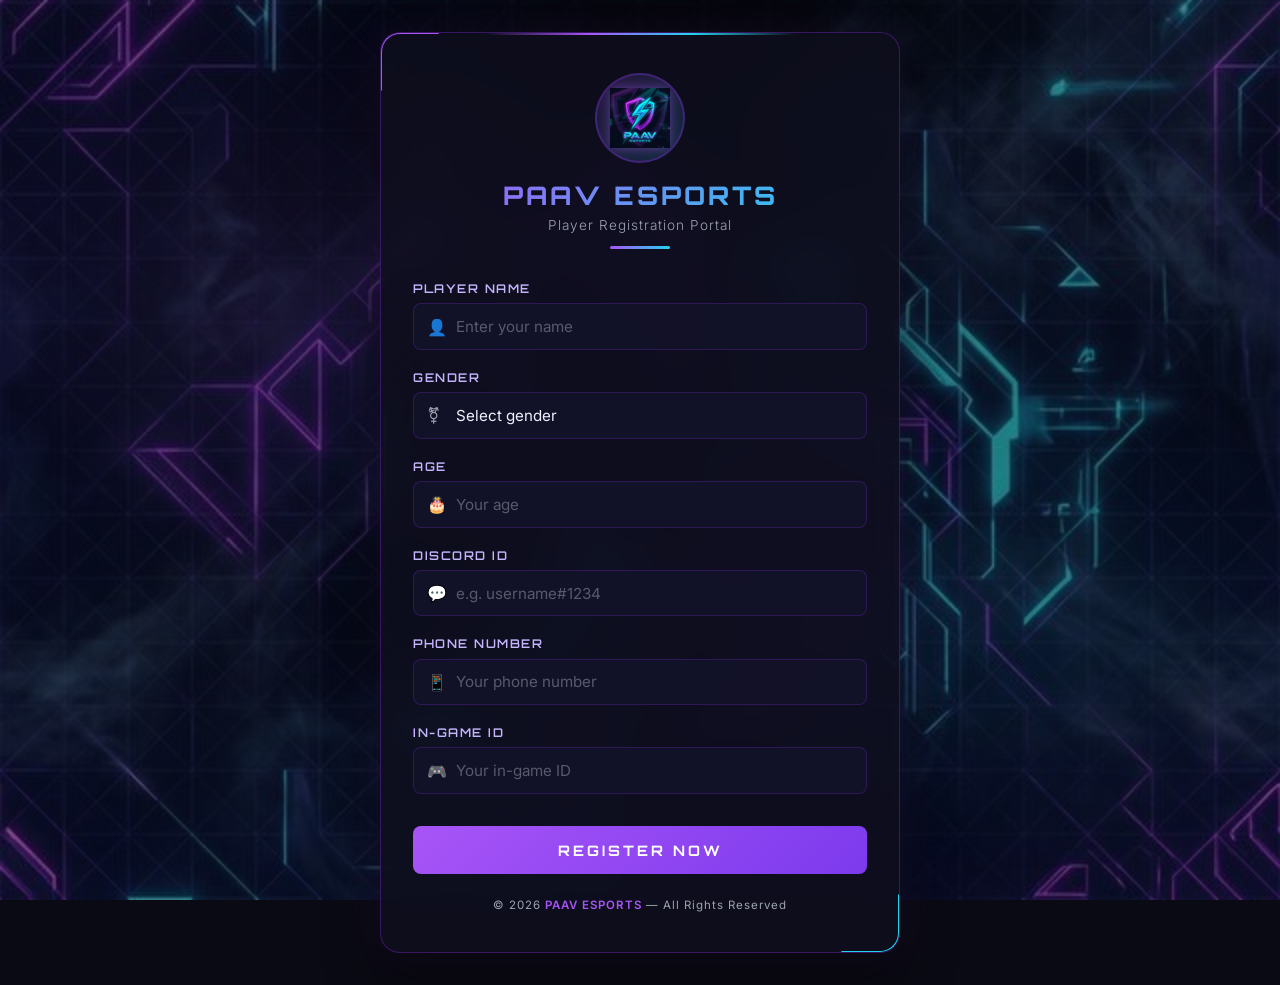
==== index.html @ 48f46d14 "Demo version" ====
<!DOCTYPE html>
<html lang="en">

<head>
    <meta charset="UTF-8">
    <meta name="viewport" content="width=device-width, initial-scale=1.0">
    <title>PAAV Esports — Player Registration</title>
    <meta name="description"
        content="Register as a player for PAAV Esports. Join our competitive gaming community today.">
    <link rel="preconnect" href="https://fonts.googleapis.com">
    <link rel="preconnect" href="https://fonts.gstatic.com" crossorigin>
    <link
        href="https://fonts.googleapis.com/css2?family=Orbitron:wght@400;500;600;700;800;900&family=Inter:wght@300;400;500;600;700&display=swap"
        rel="stylesheet">
    <style>
        /* ── Reset & Base ──────────────────────────────────── */
        *,
        *::before,
        *::after {
            margin: 0;
            padding: 0;
            box-sizing: border-box;
        }

        :root {
            --bg-dark: #0a0a14;
            --bg-card: rgba(15, 15, 30, 0.85);
            --border-glow: rgba(138, 43, 226, 0.35);
            --accent-primary: #a855f7;
            --accent-secondary: #06d6a0;
            --accent-cyan: #22d3ee;
            --text-primary: #f0f0ff;
            --text-muted: #9ca3af;
            --text-label: #c4b5fd;
            --input-bg: rgba(20, 20, 45, 0.7);
            --input-border: rgba(138, 43, 226, 0.25);
            --input-focus: rgba(168, 85, 247, 0.6);
            --danger: #ef4444;
            --success-bg: rgba(6, 214, 160, 0.15);
            --success-border: rgba(6, 214, 160, 0.4);
            --font-display: 'Orbitron', sans-serif;
            --font-body: 'Inter', sans-serif;
            --radius: 12px;
            --radius-sm: 8px;
            --transition: 0.3s cubic-bezier(0.4, 0, 0.2, 1);
        }

        html {
            scroll-behavior: smooth;
        }

        body {
            font-family: var(--font-body);
            background: var(--bg-dark);
            color: var(--text-primary);
            min-height: 100vh;
            display: flex;
            align-items: center;
            justify-content: center;
            overflow-x: hidden;
            position: relative;
        }

        /* ── Animated Background ───────────────────────────── */
        body::before {
            content: '';
            position: fixed;
            inset: 0;
            background:
                url('assets/bg.png') center/cover no-repeat,
                linear-gradient(135deg, #0a0a14 0%, #1a0a2e 50%, #0a0a14 100%);
            opacity: 0.5;
            z-index: 0;
        }

        body::after {
            content: '';
            position: fixed;
            inset: 0;
            background:
                radial-gradient(ellipse 600px 400px at 20% 30%, rgba(168, 85, 247, 0.08) 0%, transparent 70%),
                radial-gradient(ellipse 500px 350px at 80% 70%, rgba(34, 211, 238, 0.06) 0%, transparent 70%);
            z-index: 0;
            animation: bgPulse 8s ease-in-out infinite alternate;
        }

        @keyframes bgPulse {
            0% {
                opacity: 0.6;
            }

            100% {
                opacity: 1;
            }
        }

        /* ── Floating Particles ────────────────────────────── */
        .particles {
            position: fixed;
            inset: 0;
            z-index: 0;
            overflow: hidden;
            pointer-events: none;
        }

        .particle {
            position: absolute;
            width: 3px;
            height: 3px;
            background: var(--accent-primary);
            border-radius: 50%;
            opacity: 0;
            animation: float linear infinite;
        }

        .particle:nth-child(1) {
            left: 10%;
            animation-duration: 14s;
            animation-delay: 0s;
        }

        .particle:nth-child(2) {
            left: 25%;
            animation-duration: 18s;
            animation-delay: 2s;
            background: var(--accent-cyan);
        }

        .particle:nth-child(3) {
            left: 40%;
            animation-duration: 12s;
            animation-delay: 4s;
        }

        .particle:nth-child(4) {
            left: 55%;
            animation-duration: 20s;
            animation-delay: 1s;
            background: var(--accent-secondary);
        }

        .particle:nth-child(5) {
            left: 70%;
            animation-duration: 16s;
            animation-delay: 3s;
        }

        .particle:nth-child(6) {
            left: 85%;
            animation-duration: 15s;
            animation-delay: 5s;
            background: var(--accent-cyan);
        }

        .particle:nth-child(7) {
            left: 15%;
            animation-duration: 22s;
            animation-delay: 6s;
        }

        .particle:nth-child(8) {
            left: 50%;
            animation-duration: 13s;
            animation-delay: 0.5s;
            background: var(--accent-secondary);
        }

        .particle:nth-child(9) {
            left: 65%;
            animation-duration: 17s;
            animation-delay: 3.5s;
        }

        .particle:nth-child(10) {
            left: 90%;
            animation-duration: 19s;
            animation-delay: 1.5s;
            background: var(--accent-cyan);
        }

        @keyframes float {
            0% {
                transform: translateY(100vh) scale(0);
                opacity: 0;
            }

            10% {
                opacity: 0.6;
            }

            90% {
                opacity: 0.6;
            }

            100% {
                transform: translateY(-10vh) scale(1.2);
                opacity: 0;
            }
        }

        /* ── Main Container ────────────────────────────────── */
        .main-container {
            position: relative;
            z-index: 1;
            width: 100%;
            max-width: 520px;
            margin: 2rem 1rem;
            animation: slideUp 0.8s ease-out;
        }

        @keyframes slideUp {
            from {
                opacity: 0;
                transform: translateY(40px);
            }

            to {
                opacity: 1;
                transform: translateY(0);
            }
        }

        /* ── Card ──────────────────────────────────────────── */
        .card {
            background: var(--bg-card);
            backdrop-filter: blur(24px);
            -webkit-backdrop-filter: blur(24px);
            border: 1px solid var(--border-glow);
            border-radius: 20px;
            padding: 2.5rem 2rem;
            position: relative;
            overflow: hidden;
            box-shadow:
                0 0 40px rgba(168, 85, 247, 0.08),
                0 25px 50px rgba(0, 0, 0, 0.5);
        }

        /* corner accents */
        .card::before,
        .card::after {
            content: '';
            position: absolute;
            width: 60px;
            height: 60px;
            border: 2px solid transparent;
            pointer-events: none;
            transition: var(--transition);
        }

        .card::before {
            top: -1px;
            left: -1px;
            border-top-color: var(--accent-primary);
            border-left-color: var(--accent-primary);
            border-radius: 20px 0 0 0;
        }

        .card::after {
            bottom: -1px;
            right: -1px;
            border-bottom-color: var(--accent-cyan);
            border-right-color: var(--accent-cyan);
            border-radius: 0 0 20px 0;
        }

        .card:hover::before,
        .card:hover::after {
            width: 90px;
            height: 90px;
        }

        /* top glow bar */
        .glow-bar {
            position: absolute;
            top: 0;
            left: 50%;
            transform: translateX(-50%);
            width: 60%;
            height: 2px;
            background: linear-gradient(90deg, transparent, var(--accent-primary), var(--accent-cyan), transparent);
            border-radius: 2px;
        }

        /* ── Logo & Header ─────────────────────────────────── */
        .header {
            text-align: center;
            margin-bottom: 2rem;
        }

        .logo-wrapper {
            width: 90px;
            height: 90px;
            margin: 0 auto 1rem;
            border-radius: 50%;
            background: linear-gradient(135deg, rgba(168, 85, 247, 0.15), rgba(34, 211, 238, 0.15));
            border: 2px solid var(--border-glow);
            display: flex;
            align-items: center;
            justify-content: center;
            overflow: hidden;
            animation: logoPulse 3s ease-in-out infinite;
        }

        @keyframes logoPulse {

            0%,
            100% {
                box-shadow: 0 0 15px rgba(168, 85, 247, 0.2);
            }

            50% {
                box-shadow: 0 0 30px rgba(168, 85, 247, 0.4), 0 0 60px rgba(34, 211, 238, 0.1);
            }
        }

        .logo-wrapper img {
            width: 60px;
            height: 60px;
            object-fit: contain;
            filter: drop-shadow(0 0 6px rgba(168, 85, 247, 0.5));
        }

        .header h1 {
            font-family: var(--font-display);
            font-weight: 800;
            font-size: 1.6rem;
            letter-spacing: 3px;
            background: linear-gradient(135deg, var(--accent-primary), var(--accent-cyan));
            -webkit-background-clip: text;
            -webkit-text-fill-color: transparent;
            background-clip: text;
            margin-bottom: 0.4rem;
        }

        .header p {
            font-size: 0.85rem;
            color: var(--text-muted);
            letter-spacing: 1px;
            font-weight: 300;
        }

        .header .divider {
            width: 60px;
            height: 3px;
            margin: 0.8rem auto 0;
            background: linear-gradient(90deg, var(--accent-primary), var(--accent-cyan));
            border-radius: 3px;
        }

        /* ── Form Fields ───────────────────────────────────── */
        .form-group {
            margin-bottom: 1.25rem;
            position: relative;
            animation: fieldFade 0.6s ease-out backwards;
        }

        .form-group:nth-child(1) {
            animation-delay: 0.1s;
        }

        .form-group:nth-child(2) {
            animation-delay: 0.15s;
        }

        .form-group:nth-child(3) {
            animation-delay: 0.2s;
        }

        .form-group:nth-child(4) {
            animation-delay: 0.25s;
        }

        .form-group:nth-child(5) {
            animation-delay: 0.3s;
        }

        .form-group:nth-child(6) {
            animation-delay: 0.35s;
        }

        @keyframes fieldFade {
            from {
                opacity: 0;
                transform: translateX(-15px);
            }

            to {
                opacity: 1;
                transform: translateX(0);
            }
        }

        .form-group label {
            display: block;
            font-size: 0.75rem;
            font-weight: 600;
            color: var(--text-label);
            text-transform: uppercase;
            letter-spacing: 1.5px;
            margin-bottom: 0.45rem;
            font-family: var(--font-display);
        }

        .input-wrapper {
            position: relative;
        }

        .input-wrapper .icon {
            position: absolute;
            left: 14px;
            top: 50%;
            transform: translateY(-50%);
            font-size: 1rem;
            color: var(--text-muted);
            transition: color var(--transition);
            pointer-events: none;
        }

        .form-group input,
        .form-group select {
            width: 100%;
            padding: 0.8rem 0.9rem 0.8rem 2.65rem;
            background: var(--input-bg);
            border: 1px solid var(--input-border);
            border-radius: var(--radius-sm);
            color: var(--text-primary);
            font-family: var(--font-body);
            font-size: 0.95rem;
            font-weight: 400;
            transition: var(--transition);
            outline: none;
        }

        .form-group input::placeholder {
            color: rgba(156, 163, 175, 0.5);
        }

        .form-group input:focus,
        .form-group select:focus {
            border-color: var(--input-focus);
            box-shadow: 0 0 0 3px rgba(168, 85, 247, 0.15), 0 0 20px rgba(168, 85, 247, 0.08);
        }

        .form-group input:focus~.icon,
        .form-group select:focus~.icon {
            color: var(--accent-primary);
        }

        /* select specific */
        .form-group select {
            appearance: none;
            cursor: pointer;
        }

        .form-group select option {
            background: #1a1a30;
            color: var(--text-primary);
        }

        /* ── Submit Button ─────────────────────────────────── */
        .submit-btn {
            width: 100%;
            padding: 0.95rem;
            margin-top: 0.75rem;
            border: none;
            border-radius: var(--radius-sm);
            font-family: var(--font-display);
            font-size: 0.9rem;
            font-weight: 700;
            letter-spacing: 3px;
            text-transform: uppercase;
            color: #fff;
            background: linear-gradient(135deg, var(--accent-primary), #7c3aed, var(--accent-cyan));
            background-size: 200% 200%;
            cursor: pointer;
            position: relative;
            overflow: hidden;
            transition: var(--transition);
            animation: gradientShift 4s ease infinite;
        }

        @keyframes gradientShift {

            0%,
            100% {
                background-position: 0% 50%;
            }

            50% {
                background-position: 100% 50%;
            }
        }

        .submit-btn::before {
            content: '';
            position: absolute;
            inset: 0;
            background: linear-gradient(135deg, transparent 30%, rgba(255, 255, 255, 0.15) 50%, transparent 70%);
            transform: translateX(-100%);
            transition: transform 0.6s ease;
        }

        .submit-btn:hover::before {
            transform: translateX(100%);
        }

        .submit-btn:hover {
            transform: translateY(-2px);
            box-shadow: 0 8px 30px rgba(168, 85, 247, 0.35), 0 0 60px rgba(168, 85, 247, 0.1);
        }

        .submit-btn:active {
            transform: translateY(0) scale(0.98);
        }

        .submit-btn:disabled {
            opacity: 0.6;
            cursor: not-allowed;
            transform: none;
        }

        .submit-btn .btn-text {
            position: relative;
            z-index: 1;
        }

        /* ── Loading Spinner ───────────────────────────────── */
        .spinner {
            display: none;
            width: 20px;
            height: 20px;
            border: 3px solid rgba(255, 255, 255, 0.3);
            border-top-color: #fff;
            border-radius: 50%;
            animation: spin 0.7s linear infinite;
            margin: 0 auto;
        }

        @keyframes spin {
            to {
                transform: rotate(360deg);
            }
        }

        .submit-btn.loading .btn-text {
            display: none;
        }

        .submit-btn.loading .spinner {
            display: inline-block;
        }

        /* ── Success / Error Message ───────────────────────── */
        .message {
            margin-top: 1.25rem;
            padding: 1rem 1.25rem;
            border-radius: var(--radius-sm);
            font-size: 0.85rem;
            font-weight: 500;
            text-align: center;
            display: none;
            animation: msgPop 0.4s ease;
        }

        @keyframes msgPop {
            from {
                opacity: 0;
                transform: scale(0.95);
            }

            to {
                opacity: 1;
                transform: scale(1);
            }
        }

        .message.success {
            display: block;
            background: var(--success-bg);
            border: 1px solid var(--success-border);
            color: var(--accent-secondary);
        }

        .message.error {
            display: block;
            background: rgba(239, 68, 68, 0.1);
            border: 1px solid rgba(239, 68, 68, 0.3);
            color: var(--danger);
        }

        .message .msg-icon {
            font-size: 1.4rem;
            display: block;
            margin-bottom: 0.3rem;
        }

        /* ── Footer ────────────────────────────────────────── */
        .footer {
            text-align: center;
            margin-top: 1.5rem;
            font-size: 0.72rem;
            color: var(--text-muted);
            letter-spacing: 1px;
        }

        .footer span {
            color: var(--accent-primary);
            font-weight: 600;
        }

        /* ── Responsive ────────────────────────────────────── */
        @media (max-width: 560px) {
            .card {
                padding: 2rem 1.25rem;
            }

            .header h1 {
                font-size: 1.3rem;
                letter-spacing: 2px;
            }

            .logo-wrapper {
                width: 72px;
                height: 72px;
            }

            .logo-wrapper img {
                width: 48px;
                height: 48px;
            }
        }

        /* ── Validation styles ─────────────────────────────── */
        .form-group input:invalid:not(:placeholder-shown) {
            border-color: var(--danger);
        }

        .form-group input:valid:not(:placeholder-shown) {
            border-color: rgba(6, 214, 160, 0.4);
        }
    </style>
</head>

<body>

    <!-- Floating Particles -->
    <div class="particles">
        <div class="particle"></div>
        <div class="particle"></div>
        <div class="particle"></div>
        <div class="particle"></div>
        <div class="particle"></div>
        <div class="particle"></div>
        <div class="particle"></div>
        <div class="particle"></div>
        <div class="particle"></div>
        <div class="particle"></div>
    </div>

    <!-- Main Container -->
    <div class="main-container">
        <div class="card">
            <div class="glow-bar"></div>

            <!-- Header -->
            <div class="header">
                <div class="logo-wrapper">
                    <img src="assets/logo.png" alt="PAAV Esports Logo" id="logo-img">
                </div>
                <h1>PAAV ESPORTS</h1>
                <p>Player Registration Portal</p>
                <div class="divider"></div>
            </div>

            <!-- Form -->
            <form name="paav" id="registration-form" autocomplete="off">

                <!-- Name -->
                <div class="form-group">
                    <label for="field-name">Player Name</label>
                    <div class="input-wrapper">
                        <input type="text" id="field-name" name="name" placeholder="Enter your name" required
                            minlength="2">
                        <span class="icon">👤</span>
                    </div>
                </div>

                <!-- Gender -->
                <div class="form-group">
                    <label for="field-gender">Gender</label>
                    <div class="input-wrapper">
                        <select id="field-gender" name="gender" required>
                            <option value="" disabled selected>Select gender</option>
                            <option value="Male">Male</option>
                            <option value="Female">Female</option>
                            <option value="Other">Other</option>
                            <option value="Prefer not to say">Prefer not to say</option>
                        </select>
                        <span class="icon">⚧</span>
                    </div>
                </div>

                <!-- Age -->
                <div class="form-group">
                    <label for="field-age">Age</label>
                    <div class="input-wrapper">
                        <input type="number" id="field-age" name="age" placeholder="Your age" required min="13"
                            max="99">
                        <span class="icon">🎂</span>
                    </div>
                </div>

                <!-- Discord -->
                <div class="form-group">
                    <label for="field-discord">Discord ID</label>
                    <div class="input-wrapper">
                        <input type="text" id="field-discord" name="discord" placeholder="e.g. username#1234" required>
                        <span class="icon">💬</span>
                    </div>
                </div>

                <!-- Phone -->
                <div class="form-group">
                    <label for="field-phone">Phone Number</label>
                    <div class="input-wrapper">
                        <input type="tel" id="field-phone" name="phone" placeholder="Your phone number" required
                            pattern="[0-9]{10,15}">
                        <span class="icon">📱</span>
                    </div>
                </div>

                <!-- Game ID -->
                <div class="form-group">
                    <label for="field-gameid">In-Game ID</label>
                    <div class="input-wrapper">
                        <input type="text" id="field-gameid" name="gameid" placeholder="Your in-game ID" required>
                        <span class="icon">🎮</span>
                    </div>
                </div>

                <!-- Submit Button -->
                <button type="submit" class="submit-btn" id="submit-btn">
                    <span class="btn-text">REGISTER NOW</span>
                    <div class="spinner"></div>
                </button>

                <!-- Message -->
                <div class="message" id="form-message"></div>
            </form>

            <!-- Footer -->
            <div class="footer">
                &copy; 2026 <span>PAAV ESPORTS</span> — All Rights Reserved
            </div>
        </div>
    </div>

    <script>
        const scriptURL = 'https://script.google.com/macros/s/AKfycbyZ5Ib2bmYLuAC6oBb111vb1pjab6MSkWGgxMShIS8Nf5tbrd5G9qOuYkbjbUZfizfp/exec';

        const form = document.getElementById('registration-form');
        const submitBtn = document.getElementById('submit-btn');
        const msgBox = document.getElementById('form-message');

        form.addEventListener('submit', async (e) => {
            e.preventDefault();

            // Disable & show loading
            submitBtn.classList.add('loading');
            submitBtn.disabled = true;
            msgBox.className = 'message';   // reset

            try {
                const response = await fetch(scriptURL, {
                    method: 'POST',
                    body: new FormData(form)
                });

                // Show success
                msgBox.innerHTML = '<span class="msg-icon">🎉</span>Registration successful! Welcome aboard, soldier. We\'ll contact you soon.';
                msgBox.className = 'message success';

                // Reset form after a short delay
                setTimeout(() => {
                    form.reset();
                }, 1500);

            } catch (error) {
                msgBox.innerHTML = '<span class="msg-icon">⚠️</span>Something went wrong. Please try again later.';
                msgBox.className = 'message error';
            } finally {
                submitBtn.classList.remove('loading');
                submitBtn.disabled = false;
            }
        });

        // Subtle parallax on card when mouse moves
        const card = document.querySelector('.card');
        document.addEventListener('mousemove', (e) => {
            const xAxis = (window.innerWidth / 2 - e.pageX) / 80;
            const yAxis = (window.innerHeight / 2 - e.pageY) / 80;
            card.style.transform = `rotateY(${xAxis}deg) rotateX(${yAxis}deg)`;
        });

        document.addEventListener('mouseleave', () => {
            card.style.transform = 'rotateY(0) rotateX(0)';
        });
    </script>
</body>

</html>
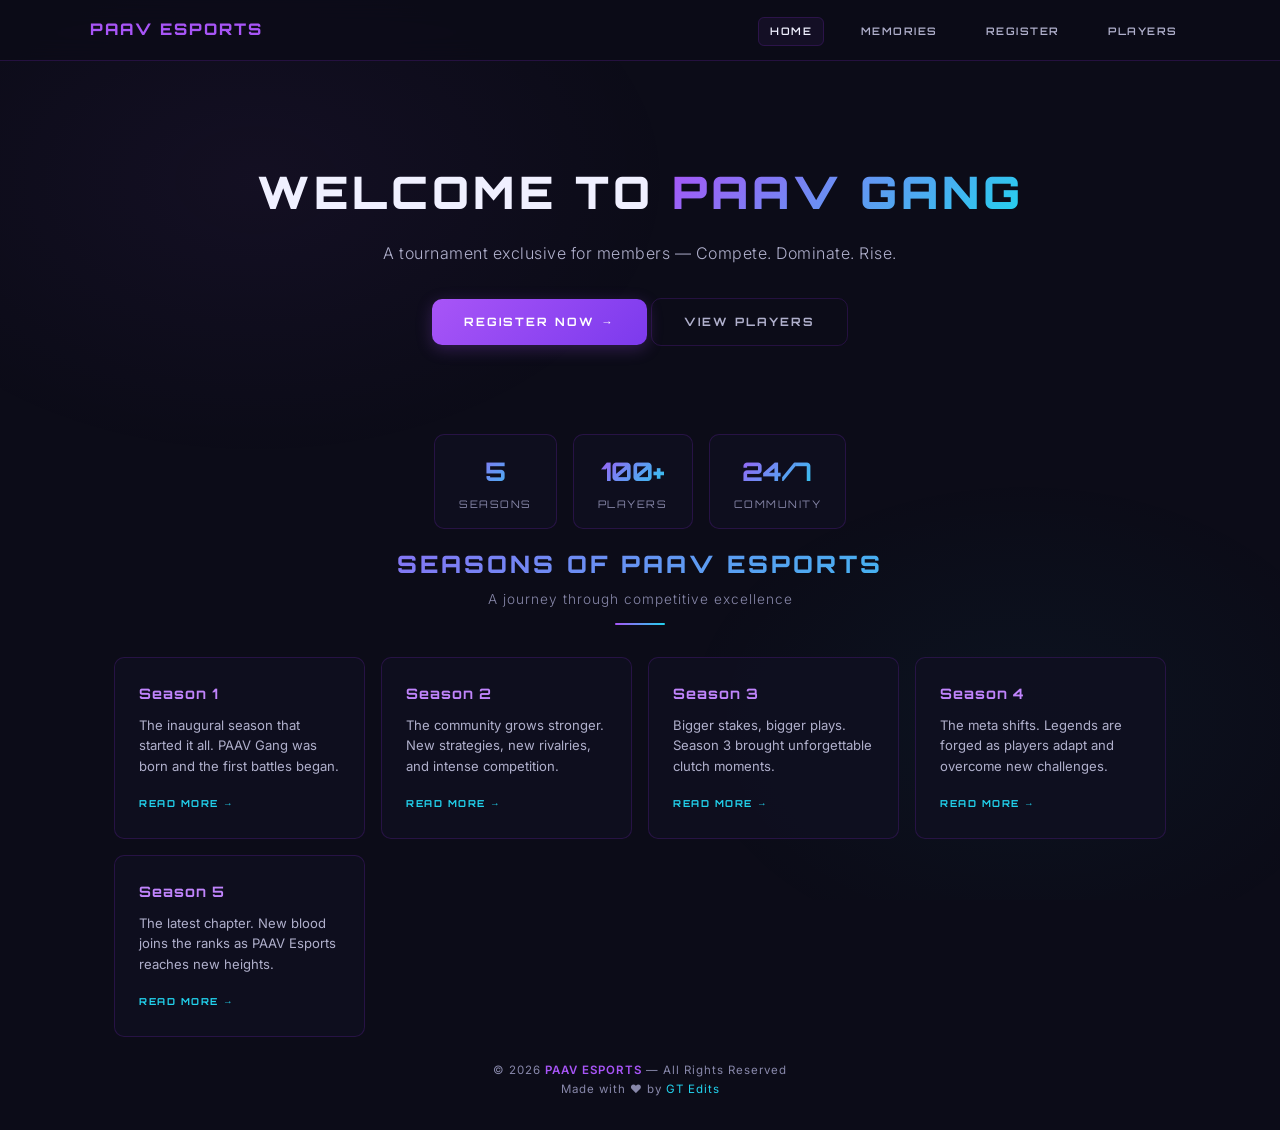
==== commit 67b66fe8: "Added home page , memories page and player registered page." ====
--- a/index.html
+++ b/index.html
@@ -4,808 +4,107 @@
 <head>
     <meta charset="UTF-8">
     <meta name="viewport" content="width=device-width, initial-scale=1.0">
-    <title>PAAV Esports — Player Registration</title>
-    <meta name="description"
-        content="Register as a player for PAAV Esports. Join our competitive gaming community today.">
+    <title>PAAV Esports — Home</title>
+    <meta name="description" content="Welcome to PAAV Esports. An exclusive gaming community and tournament hub for members.">
     <link rel="preconnect" href="https://fonts.googleapis.com">
     <link rel="preconnect" href="https://fonts.gstatic.com" crossorigin>
-    <link
-        href="https://fonts.googleapis.com/css2?family=Orbitron:wght@400;500;600;700;800;900&family=Inter:wght@300;400;500;600;700&display=swap"
-        rel="stylesheet">
-    <style>
-        /* ── Reset & Base ──────────────────────────────────── */
-        *,
-        *::before,
-        *::after {
-            margin: 0;
-            padding: 0;
-            box-sizing: border-box;
-        }
-
-        :root {
-            --bg-dark: #0a0a14;
-            --bg-card: rgba(15, 15, 30, 0.85);
-            --border-glow: rgba(138, 43, 226, 0.35);
-            --accent-primary: #a855f7;
-            --accent-secondary: #06d6a0;
-            --accent-cyan: #22d3ee;
-            --text-primary: #f0f0ff;
-            --text-muted: #9ca3af;
-            --text-label: #c4b5fd;
-            --input-bg: rgba(20, 20, 45, 0.7);
-            --input-border: rgba(138, 43, 226, 0.25);
-            --input-focus: rgba(168, 85, 247, 0.6);
-            --danger: #ef4444;
-            --success-bg: rgba(6, 214, 160, 0.15);
-            --success-border: rgba(6, 214, 160, 0.4);
-            --font-display: 'Orbitron', sans-serif;
-            --font-body: 'Inter', sans-serif;
-            --radius: 12px;
-            --radius-sm: 8px;
-            --transition: 0.3s cubic-bezier(0.4, 0, 0.2, 1);
-        }
-
-        html {
-            scroll-behavior: smooth;
-        }
-
-        body {
-            font-family: var(--font-body);
-            background: var(--bg-dark);
-            color: var(--text-primary);
-            min-height: 100vh;
-            display: flex;
-            align-items: center;
-            justify-content: center;
-            overflow-x: hidden;
-            position: relative;
-        }
-
-        /* ── Animated Background ───────────────────────────── */
-        body::before {
-            content: '';
-            position: fixed;
-            inset: 0;
-            background:
-                url('assets/bg.png') center/cover no-repeat,
-                linear-gradient(135deg, #0a0a14 0%, #1a0a2e 50%, #0a0a14 100%);
-            opacity: 0.5;
-            z-index: 0;
-        }
-
-        body::after {
-            content: '';
-            position: fixed;
-            inset: 0;
-            background:
-                radial-gradient(ellipse 600px 400px at 20% 30%, rgba(168, 85, 247, 0.08) 0%, transparent 70%),
-                radial-gradient(ellipse 500px 350px at 80% 70%, rgba(34, 211, 238, 0.06) 0%, transparent 70%);
-            z-index: 0;
-            animation: bgPulse 8s ease-in-out infinite alternate;
-        }
-
-        @keyframes bgPulse {
-            0% {
-                opacity: 0.6;
-            }
-
-            100% {
-                opacity: 1;
-            }
-        }
-
-        /* ── Floating Particles ────────────────────────────── */
-        .particles {
-            position: fixed;
-            inset: 0;
-            z-index: 0;
-            overflow: hidden;
-            pointer-events: none;
-        }
-
-        .particle {
-            position: absolute;
-            width: 3px;
-            height: 3px;
-            background: var(--accent-primary);
-            border-radius: 50%;
-            opacity: 0;
-            animation: float linear infinite;
-        }
-
-        .particle:nth-child(1) {
-            left: 10%;
-            animation-duration: 14s;
-            animation-delay: 0s;
-        }
-
-        .particle:nth-child(2) {
-            left: 25%;
-            animation-duration: 18s;
-            animation-delay: 2s;
-            background: var(--accent-cyan);
-        }
-
-        .particle:nth-child(3) {
-            left: 40%;
-            animation-duration: 12s;
-            animation-delay: 4s;
-        }
-
-        .particle:nth-child(4) {
-            left: 55%;
-            animation-duration: 20s;
-            animation-delay: 1s;
-            background: var(--accent-secondary);
-        }
-
-        .particle:nth-child(5) {
-            left: 70%;
-            animation-duration: 16s;
-            animation-delay: 3s;
-        }
-
-        .particle:nth-child(6) {
-            left: 85%;
-            animation-duration: 15s;
-            animation-delay: 5s;
-            background: var(--accent-cyan);
-        }
-
-        .particle:nth-child(7) {
-            left: 15%;
-            animation-duration: 22s;
-            animation-delay: 6s;
-        }
-
-        .particle:nth-child(8) {
-            left: 50%;
-            animation-duration: 13s;
-            animation-delay: 0.5s;
-            background: var(--accent-secondary);
-        }
-
-        .particle:nth-child(9) {
-            left: 65%;
-            animation-duration: 17s;
-            animation-delay: 3.5s;
-        }
-
-        .particle:nth-child(10) {
-            left: 90%;
-            animation-duration: 19s;
-            animation-delay: 1.5s;
-            background: var(--accent-cyan);
-        }
-
-        @keyframes float {
-            0% {
-                transform: translateY(100vh) scale(0);
-                opacity: 0;
-            }
-
-            10% {
-                opacity: 0.6;
-            }
-
-            90% {
-                opacity: 0.6;
-            }
-
-            100% {
-                transform: translateY(-10vh) scale(1.2);
-                opacity: 0;
-            }
-        }
-
-        /* ── Main Container ────────────────────────────────── */
-        .main-container {
-            position: relative;
-            z-index: 1;
-            width: 100%;
-            max-width: 520px;
-            margin: 2rem 1rem;
-            animation: slideUp 0.8s ease-out;
-        }
-
-        @keyframes slideUp {
-            from {
-                opacity: 0;
-                transform: translateY(40px);
-            }
-
-            to {
-                opacity: 1;
-                transform: translateY(0);
-            }
-        }
-
-        /* ── Card ──────────────────────────────────────────── */
-        .card {
-            background: var(--bg-card);
-            backdrop-filter: blur(24px);
-            -webkit-backdrop-filter: blur(24px);
-            border: 1px solid var(--border-glow);
-            border-radius: 20px;
-            padding: 2.5rem 2rem;
-            position: relative;
-            overflow: hidden;
-            box-shadow:
-                0 0 40px rgba(168, 85, 247, 0.08),
-                0 25px 50px rgba(0, 0, 0, 0.5);
-        }
-
-        /* corner accents */
-        .card::before,
-        .card::after {
-            content: '';
-            position: absolute;
-            width: 60px;
-            height: 60px;
-            border: 2px solid transparent;
-            pointer-events: none;
-            transition: var(--transition);
-        }
-
-        .card::before {
-            top: -1px;
-            left: -1px;
-            border-top-color: var(--accent-primary);
-            border-left-color: var(--accent-primary);
-            border-radius: 20px 0 0 0;
-        }
-
-        .card::after {
-            bottom: -1px;
-            right: -1px;
-            border-bottom-color: var(--accent-cyan);
-            border-right-color: var(--accent-cyan);
-            border-radius: 0 0 20px 0;
-        }
-
-        .card:hover::before,
-        .card:hover::after {
-            width: 90px;
-            height: 90px;
-        }
-
-        /* top glow bar */
-        .glow-bar {
-            position: absolute;
-            top: 0;
-            left: 50%;
-            transform: translateX(-50%);
-            width: 60%;
-            height: 2px;
-            background: linear-gradient(90deg, transparent, var(--accent-primary), var(--accent-cyan), transparent);
-            border-radius: 2px;
-        }
-
-        /* ── Logo & Header ─────────────────────────────────── */
-        .header {
-            text-align: center;
-            margin-bottom: 2rem;
-        }
-
-        .logo-wrapper {
-            width: 90px;
-            height: 90px;
-            margin: 0 auto 1rem;
-            border-radius: 50%;
-            background: linear-gradient(135deg, rgba(168, 85, 247, 0.15), rgba(34, 211, 238, 0.15));
-            border: 2px solid var(--border-glow);
-            display: flex;
-            align-items: center;
-            justify-content: center;
-            overflow: hidden;
-            animation: logoPulse 3s ease-in-out infinite;
-        }
-
-        @keyframes logoPulse {
-
-            0%,
-            100% {
-                box-shadow: 0 0 15px rgba(168, 85, 247, 0.2);
-            }
-
-            50% {
-                box-shadow: 0 0 30px rgba(168, 85, 247, 0.4), 0 0 60px rgba(34, 211, 238, 0.1);
-            }
-        }
-
-        .logo-wrapper img {
-            width: 60px;
-            height: 60px;
-            object-fit: contain;
-            filter: drop-shadow(0 0 6px rgba(168, 85, 247, 0.5));
-        }
-
-        .header h1 {
-            font-family: var(--font-display);
-            font-weight: 800;
-            font-size: 1.6rem;
-            letter-spacing: 3px;
-            background: linear-gradient(135deg, var(--accent-primary), var(--accent-cyan));
-            -webkit-background-clip: text;
-            -webkit-text-fill-color: transparent;
-            background-clip: text;
-            margin-bottom: 0.4rem;
-        }
-
-        .header p {
-            font-size: 0.85rem;
-            color: var(--text-muted);
-            letter-spacing: 1px;
-            font-weight: 300;
-        }
-
-        .header .divider {
-            width: 60px;
-            height: 3px;
-            margin: 0.8rem auto 0;
-            background: linear-gradient(90deg, var(--accent-primary), var(--accent-cyan));
-            border-radius: 3px;
-        }
-
-        /* ── Form Fields ───────────────────────────────────── */
-        .form-group {
-            margin-bottom: 1.25rem;
-            position: relative;
-            animation: fieldFade 0.6s ease-out backwards;
-        }
-
-        .form-group:nth-child(1) {
-            animation-delay: 0.1s;
-        }
-
-        .form-group:nth-child(2) {
-            animation-delay: 0.15s;
-        }
-
-        .form-group:nth-child(3) {
-            animation-delay: 0.2s;
-        }
-
-        .form-group:nth-child(4) {
-            animation-delay: 0.25s;
-        }
-
-        .form-group:nth-child(5) {
-            animation-delay: 0.3s;
-        }
-
-        .form-group:nth-child(6) {
-            animation-delay: 0.35s;
-        }
-
-        @keyframes fieldFade {
-            from {
-                opacity: 0;
-                transform: translateX(-15px);
-            }
-
-            to {
-                opacity: 1;
-                transform: translateX(0);
-            }
-        }
-
-        .form-group label {
-            display: block;
-            font-size: 0.75rem;
-            font-weight: 600;
-            color: var(--text-label);
-            text-transform: uppercase;
-            letter-spacing: 1.5px;
-            margin-bottom: 0.45rem;
-            font-family: var(--font-display);
-        }
-
-        .input-wrapper {
-            position: relative;
-        }
-
-        .input-wrapper .icon {
-            position: absolute;
-            left: 14px;
-            top: 50%;
-            transform: translateY(-50%);
-            font-size: 1rem;
-            color: var(--text-muted);
-            transition: color var(--transition);
-            pointer-events: none;
-        }
-
-        .form-group input,
-        .form-group select {
-            width: 100%;
-            padding: 0.8rem 0.9rem 0.8rem 2.65rem;
-            background: var(--input-bg);
-            border: 1px solid var(--input-border);
-            border-radius: var(--radius-sm);
-            color: var(--text-primary);
-            font-family: var(--font-body);
-            font-size: 0.95rem;
-            font-weight: 400;
-            transition: var(--transition);
-            outline: none;
-        }
-
-        .form-group input::placeholder {
-            color: rgba(156, 163, 175, 0.5);
-        }
-
-        .form-group input:focus,
-        .form-group select:focus {
-            border-color: var(--input-focus);
-            box-shadow: 0 0 0 3px rgba(168, 85, 247, 0.15), 0 0 20px rgba(168, 85, 247, 0.08);
-        }
-
-        .form-group input:focus~.icon,
-        .form-group select:focus~.icon {
-            color: var(--accent-primary);
-        }
-
-        /* select specific */
-        .form-group select {
-            appearance: none;
-            cursor: pointer;
-        }
-
-        .form-group select option {
-            background: #1a1a30;
-            color: var(--text-primary);
-        }
-
-        /* ── Submit Button ─────────────────────────────────── */
-        .submit-btn {
-            width: 100%;
-            padding: 0.95rem;
-            margin-top: 0.75rem;
-            border: none;
-            border-radius: var(--radius-sm);
-            font-family: var(--font-display);
-            font-size: 0.9rem;
-            font-weight: 700;
-            letter-spacing: 3px;
-            text-transform: uppercase;
-            color: #fff;
-            background: linear-gradient(135deg, var(--accent-primary), #7c3aed, var(--accent-cyan));
-            background-size: 200% 200%;
-            cursor: pointer;
-            position: relative;
-            overflow: hidden;
-            transition: var(--transition);
-            animation: gradientShift 4s ease infinite;
-        }
-
-        @keyframes gradientShift {
-
-            0%,
-            100% {
-                background-position: 0% 50%;
-            }
-
-            50% {
-                background-position: 100% 50%;
-            }
-        }
-
-        .submit-btn::before {
-            content: '';
-            position: absolute;
-            inset: 0;
-            background: linear-gradient(135deg, transparent 30%, rgba(255, 255, 255, 0.15) 50%, transparent 70%);
-            transform: translateX(-100%);
-            transition: transform 0.6s ease;
-        }
-
-        .submit-btn:hover::before {
-            transform: translateX(100%);
-        }
-
-        .submit-btn:hover {
-            transform: translateY(-2px);
-            box-shadow: 0 8px 30px rgba(168, 85, 247, 0.35), 0 0 60px rgba(168, 85, 247, 0.1);
-        }
-
-        .submit-btn:active {
-            transform: translateY(0) scale(0.98);
-        }
-
-        .submit-btn:disabled {
-            opacity: 0.6;
-            cursor: not-allowed;
-            transform: none;
-        }
-
-        .submit-btn .btn-text {
-            position: relative;
-            z-index: 1;
-        }
-
-        /* ── Loading Spinner ───────────────────────────────── */
-        .spinner {
-            display: none;
-            width: 20px;
-            height: 20px;
-            border: 3px solid rgba(255, 255, 255, 0.3);
-            border-top-color: #fff;
-            border-radius: 50%;
-            animation: spin 0.7s linear infinite;
-            margin: 0 auto;
-        }
-
-        @keyframes spin {
-            to {
-                transform: rotate(360deg);
-            }
-        }
-
-        .submit-btn.loading .btn-text {
-            display: none;
-        }
-
-        .submit-btn.loading .spinner {
-            display: inline-block;
-        }
-
-        /* ── Success / Error Message ───────────────────────── */
-        .message {
-            margin-top: 1.25rem;
-            padding: 1rem 1.25rem;
-            border-radius: var(--radius-sm);
-            font-size: 0.85rem;
-            font-weight: 500;
-            text-align: center;
-            display: none;
-            animation: msgPop 0.4s ease;
-        }
-
-        @keyframes msgPop {
-            from {
-                opacity: 0;
-                transform: scale(0.95);
-            }
-
-            to {
-                opacity: 1;
-                transform: scale(1);
-            }
-        }
-
-        .message.success {
-            display: block;
-            background: var(--success-bg);
-            border: 1px solid var(--success-border);
-            color: var(--accent-secondary);
-        }
-
-        .message.error {
-            display: block;
-            background: rgba(239, 68, 68, 0.1);
-            border: 1px solid rgba(239, 68, 68, 0.3);
-            color: var(--danger);
-        }
-
-        .message .msg-icon {
-            font-size: 1.4rem;
-            display: block;
-            margin-bottom: 0.3rem;
-        }
-
-        /* ── Footer ────────────────────────────────────────── */
-        .footer {
-            text-align: center;
-            margin-top: 1.5rem;
-            font-size: 0.72rem;
-            color: var(--text-muted);
-            letter-spacing: 1px;
-        }
-
-        .footer span {
-            color: var(--accent-primary);
-            font-weight: 600;
-        }
-
-        /* ── Responsive ────────────────────────────────────── */
-        @media (max-width: 560px) {
-            .card {
-                padding: 2rem 1.25rem;
-            }
-
-            .header h1 {
-                font-size: 1.3rem;
-                letter-spacing: 2px;
-            }
-
-            .logo-wrapper {
-                width: 72px;
-                height: 72px;
-            }
-
-            .logo-wrapper img {
-                width: 48px;
-                height: 48px;
-            }
-        }
-
-        /* ── Validation styles ─────────────────────────────── */
-        .form-group input:invalid:not(:placeholder-shown) {
-            border-color: var(--danger);
-        }
-
-        .form-group input:valid:not(:placeholder-shown) {
-            border-color: rgba(6, 214, 160, 0.4);
-        }
-    </style>
+    <link href="https://fonts.googleapis.com/css2?family=Orbitron:wght@400;500;600;700;800;900&family=Inter:wght@300;400;500;600;700&display=swap" rel="stylesheet">
+    <link rel="stylesheet" href="./CSS/paav.css">
 </head>
 
 <body>
 
-    <!-- Floating Particles -->
-    <div class="particles">
-        <div class="particle"></div>
-        <div class="particle"></div>
-        <div class="particle"></div>
-        <div class="particle"></div>
-        <div class="particle"></div>
-        <div class="particle"></div>
-        <div class="particle"></div>
-        <div class="particle"></div>
-        <div class="particle"></div>
-        <div class="particle"></div>
-    </div>
+    <!-- Navbar -->
+    <nav class="navbar">
+        <div class="navbar-inner">
+            <a href="index.html" class="navbar-brand">PAAV ESPORTS</a>
+            <ul class="navbar-links">
+                <li><a href="index.html" class="active">Home</a></li>
+                <li><a href="memories.html">Memories</a></li>
+                <li><a href="register.html">Register</a></li>
+                <li><a href="players.html">Players</a></li>
+            </ul>
+        </div>
+    </nav>
 
-    <!-- Main Container -->
-    <div class="main-container">
-        <div class="card">
-            <div class="glow-bar"></div>
+    <!-- Page Content -->
+    <div class="page-container">
 
-            <!-- Header -->
-            <div class="header">
-                <div class="logo-wrapper">
-                    <img src="assets/logo.png" alt="PAAV Esports Logo" id="logo-img">
-                </div>
-                <h1>PAAV ESPORTS</h1>
-                <p>Player Registration Portal</p>
+        <!-- Hero Section -->
+        <section class="hero">
+            <h1>WELCOME TO <span class="highlight">PAAV GANG</span></h1>
+            <p class="tagline">A tournament exclusive for members — Compete. Dominate. Rise.</p>
+            <div class="hero-actions">
+                <a href="register.html" class="btn btn-primary">Register Now →</a>
+                <a href="players.html" class="btn btn-outline">View Players</a>
+            </div>
+        </section>
+
+        <!-- Quick Stats -->
+        <div class="quick-stats">
+            <div class="quick-stat">
+                <div class="stat-value">5</div>
+                <div class="stat-name">Seasons</div>
+            </div>
+            <div class="quick-stat">
+                <div class="stat-value">100+</div>
+                <div class="stat-name">Players</div>
+            </div>
+            <div class="quick-stat">
+                <div class="stat-value">24/7</div>
+                <div class="stat-name">Community</div>
+            </div>
+        </div>
+
+        <!-- Seasons Section -->
+        <section class="seasons-section">
+            <div class="section-header">
+                <h1>SEASONS OF PAAV ESPORTS</h1>
+                <p>A journey through competitive excellence</p>
                 <div class="divider"></div>
             </div>
 
-            <!-- Form -->
-            <form name="paav" id="registration-form" autocomplete="off">
-
-                <!-- Name -->
-                <div class="form-group">
-                    <label for="field-name">Player Name</label>
-                    <div class="input-wrapper">
-                        <input type="text" id="field-name" name="name" placeholder="Enter your name" required
-                            minlength="2">
-                        <span class="icon">👤</span>
-                    </div>
+            <div class="seasons-grid">
+                <div class="season-card">
+                    <div class="season-label">Season 1</div>
+                    <p class="season-text">The inaugural season that started it all. PAAV Gang was born and the first battles began.</p>
+                    <a class="season-link" href="#">Read More →</a>
                 </div>
 
-                <!-- Gender -->
-                <div class="form-group">
-                    <label for="field-gender">Gender</label>
-                    <div class="input-wrapper">
-                        <select id="field-gender" name="gender" required>
-                            <option value="" disabled selected>Select gender</option>
-                            <option value="Male">Male</option>
-                            <option value="Female">Female</option>
-                            <option value="Other">Other</option>
-                            <option value="Prefer not to say">Prefer not to say</option>
-                        </select>
-                        <span class="icon">⚧</span>
-                    </div>
+                <div class="season-card">
+                    <div class="season-label">Season 2</div>
+                    <p class="season-text">The community grows stronger. New strategies, new rivalries, and intense competition.</p>
+                    <a class="season-link" href="#">Read More →</a>
                 </div>
 
-                <!-- Age -->
-                <div class="form-group">
-                    <label for="field-age">Age</label>
-                    <div class="input-wrapper">
-                        <input type="number" id="field-age" name="age" placeholder="Your age" required min="13"
-                            max="99">
-                        <span class="icon">🎂</span>
-                    </div>
+                <div class="season-card">
+                    <div class="season-label">Season 3</div>
+                    <p class="season-text">Bigger stakes, bigger plays. Season 3 brought unforgettable clutch moments.</p>
+                    <a class="season-link" href="#">Read More →</a>
                 </div>
 
-                <!-- Discord -->
-                <div class="form-group">
-                    <label for="field-discord">Discord ID</label>
-                    <div class="input-wrapper">
-                        <input type="text" id="field-discord" name="discord" placeholder="e.g. username#1234" required>
-                        <span class="icon">💬</span>
-                    </div>
+                <div class="season-card">
+                    <div class="season-label">Season 4</div>
+                    <p class="season-text">The meta shifts. Legends are forged as players adapt and overcome new challenges.</p>
+                    <a class="season-link" href="#">Read More →</a>
                 </div>
 
-                <!-- Phone -->
-                <div class="form-group">
-                    <label for="field-phone">Phone Number</label>
-                    <div class="input-wrapper">
-                        <input type="tel" id="field-phone" name="phone" placeholder="Your phone number" required
-                            pattern="[0-9]{10,15}">
-                        <span class="icon">📱</span>
-                    </div>
+                <div class="season-card">
+                    <div class="season-label">Season 5</div>
+                    <p class="season-text">The latest chapter. New blood joins the ranks as PAAV Esports reaches new heights.</p>
+                    <a class="season-link" href="#">Read More →</a>
                 </div>
+            </div>
+        </section>
 
-                <!-- Game ID -->
-                <div class="form-group">
-                    <label for="field-gameid">In-Game ID</label>
-                    <div class="input-wrapper">
-                        <input type="text" id="field-gameid" name="gameid" placeholder="Your in-game ID" required>
-                        <span class="icon">🎮</span>
-                    </div>
-                </div>
+        <!-- Footer -->
+        <div class="page-footer">
+            &copy; 2026 <span>PAAV ESPORTS</span> — All Rights Reserved <br>
+            Made with ❤️ by <a href="https://www.instagram.com/gt._.edits/">GT Edits</a>
+        </div>
 
-                <!-- Submit Button -->
-                <button type="submit" class="submit-btn" id="submit-btn">
-                    <span class="btn-text">REGISTER NOW</span>
-                    <div class="spinner"></div>
-                </button>
-
-                <!-- Message -->
-                <div class="message" id="form-message"></div>
-            </form>
-
-            <!-- Footer -->
-            <div class="footer">
-                &copy; 2026 <span>PAAV ESPORTS</span> — All Rights Reserved
-            </div>
-        </div>
     </div>
 
-    <script>
-        const scriptURL = 'https://script.google.com/macros/s/AKfycbyZ5Ib2bmYLuAC6oBb111vb1pjab6MSkWGgxMShIS8Nf5tbrd5G9qOuYkbjbUZfizfp/exec';
-
-        const form = document.getElementById('registration-form');
-        const submitBtn = document.getElementById('submit-btn');
-        const msgBox = document.getElementById('form-message');
-
-        form.addEventListener('submit', async (e) => {
-            e.preventDefault();
-
-            // Disable & show loading
-            submitBtn.classList.add('loading');
-            submitBtn.disabled = true;
-            msgBox.className = 'message';   // reset
-
-            try {
-                const response = await fetch(scriptURL, {
-                    method: 'POST',
-                    body: new FormData(form)
-                });
-
-                // Show success
-                msgBox.innerHTML = '<span class="msg-icon">🎉</span>Registration successful! Welcome aboard, soldier. We\'ll contact you soon.';
-                msgBox.className = 'message success';
-
-                // Reset form after a short delay
-                setTimeout(() => {
-                    form.reset();
-                }, 1500);
-
-            } catch (error) {
-                msgBox.innerHTML = '<span class="msg-icon">⚠️</span>Something went wrong. Please try again later.';
-                msgBox.className = 'message error';
-            } finally {
-                submitBtn.classList.remove('loading');
-                submitBtn.disabled = false;
-            }
-        });
-
-        // Subtle parallax on card when mouse moves
-        const card = document.querySelector('.card');
-        document.addEventListener('mousemove', (e) => {
-            const xAxis = (window.innerWidth / 2 - e.pageX) / 80;
-            const yAxis = (window.innerHeight / 2 - e.pageY) / 80;
-            card.style.transform = `rotateY(${xAxis}deg) rotateX(${yAxis}deg)`;
-        });
-
-        document.addEventListener('mouseleave', () => {
-            card.style.transform = 'rotateY(0) rotateX(0)';
-        });
-    </script>
 </body>
 
 </html>
--- a/CSS/paav.css
+++ b/CSS/paav.css
@@ -0,0 +1,838 @@
+/* ═══════════════════════════════════════════════════════
+   PAAV ESPORTS — Unified Design System
+   Clean, aesthetic, no animations
+   ═══════════════════════════════════════════════════════ */
+
+/* ── Reset ─────────────────────────────────────────── */
+*, *::before, *::after {
+  margin: 0;
+  padding: 0;
+  box-sizing: border-box;
+}
+
+/* ── Design Tokens ─────────────────────────────────── */
+:root {
+  --bg-body: #0c0c18;
+  --bg-card: rgba(16, 16, 32, 0.92);
+  --bg-input: rgba(22, 22, 48, 0.8);
+  --bg-hover: rgba(168, 85, 247, 0.06);
+
+  --border-subtle: rgba(138, 43, 226, 0.2);
+  --border-active: rgba(168, 85, 247, 0.5);
+
+  --accent: #a855f7;
+  --accent-light: #c084fc;
+  --cyan: #22d3ee;
+  --green: #06d6a0;
+  --red: #ef4444;
+  --blue: #60a5fa;
+  --pink: #f472b6;
+  --discord: #7289da;
+
+  --text-primary: #f0f0ff;
+  --text-secondary: #b0b0cc;
+  --text-muted: #8888aa;
+  --text-label: #c4b5fd;
+
+  --font-display: 'Orbitron', sans-serif;
+  --font-body: 'Inter', sans-serif;
+
+  --radius-lg: 16px;
+  --radius-md: 10px;
+  --radius-sm: 6px;
+
+  --shadow-card: 0 8px 32px rgba(0, 0, 0, 0.4), 0 0 0 1px var(--border-subtle);
+  --shadow-glow: 0 0 24px rgba(168, 85, 247, 0.08);
+}
+
+html {
+  scroll-behavior: smooth;
+}
+
+body {
+  font-family: var(--font-body);
+  background: var(--bg-body);
+  color: var(--text-primary);
+  min-height: 100vh;
+  line-height: 1.6;
+  -webkit-font-smoothing: antialiased;
+}
+
+/* subtle grid pattern on body */
+body::before {
+  content: '';
+  position: fixed;
+  inset: 0;
+  background:
+    radial-gradient(ellipse 600px 400px at 20% 20%, rgba(168, 85, 247, 0.05) 0%, transparent 70%),
+    radial-gradient(ellipse 500px 350px at 80% 80%, rgba(34, 211, 238, 0.04) 0%, transparent 70%);
+  z-index: 0;
+  pointer-events: none;
+}
+
+a {
+  color: var(--cyan);
+  text-decoration: none;
+}
+a:hover {
+  text-decoration: underline;
+}
+
+/* ═════════════════════════════════════════════════════
+   SHARED LAYOUT
+   ═════════════════════════════════════════════════════ */
+
+/* ── Navbar ────────────────────────────────────────── */
+.navbar {
+  position: sticky;
+  top: 0;
+  z-index: 100;
+  background: rgba(12, 12, 24, 0.85);
+  backdrop-filter: blur(12px);
+  -webkit-backdrop-filter: blur(12px);
+  border-bottom: 1px solid var(--border-subtle);
+  padding: 0 2rem;
+}
+.navbar-inner {
+  max-width: 1100px;
+  margin: 0 auto;
+  display: flex;
+  align-items: center;
+  justify-content: space-between;
+  height: 60px;
+}
+.navbar-brand {
+  font-family: var(--font-display);
+  font-weight: 800;
+  font-size: 1rem;
+  letter-spacing: 2px;
+  color: var(--accent);
+  text-decoration: none;
+}
+.navbar-brand:hover {
+  text-decoration: none;
+  color: var(--accent-light);
+}
+.navbar-links {
+  display: flex;
+  gap: 1.5rem;
+  list-style: none;
+}
+.navbar-links a {
+  font-family: var(--font-display);
+  font-size: 0.65rem;
+  font-weight: 600;
+  letter-spacing: 1.5px;
+  text-transform: uppercase;
+  color: var(--text-secondary);
+  text-decoration: none;
+  padding: 0.4rem 0.7rem;
+  border-radius: var(--radius-sm);
+  border: 1px solid transparent;
+}
+.navbar-links a:hover,
+.navbar-links a.active {
+  color: var(--text-primary);
+  border-color: var(--border-subtle);
+  background: var(--bg-hover);
+}
+
+/* ── Page Container ────────────────────────────────── */
+.page-container {
+  position: relative;
+  z-index: 1;
+  max-width: 1100px;
+  margin: 0 auto;
+  padding: 2rem 1.5rem;
+}
+.page-container.narrow {
+  max-width: 540px;
+}
+
+/* ── Card ──────────────────────────────────────────── */
+.card {
+  background: var(--bg-card);
+  border: 1px solid var(--border-subtle);
+  border-radius: var(--radius-lg);
+  padding: 2.5rem 2rem;
+  box-shadow: var(--shadow-card);
+  position: relative;
+}
+.card .top-accent {
+  position: absolute;
+  top: 0;
+  left: 50%;
+  transform: translateX(-50%);
+  width: 50%;
+  height: 2px;
+  background: linear-gradient(90deg, transparent, var(--accent), var(--cyan), transparent);
+  border-radius: 2px;
+}
+
+/* ── Section Header ────────────────────────────────── */
+.section-header {
+  text-align: center;
+  margin-bottom: 2rem;
+}
+.section-header h1 {
+  font-family: var(--font-display);
+  font-weight: 800;
+  font-size: 1.5rem;
+  letter-spacing: 3px;
+  background: linear-gradient(135deg, var(--accent), var(--cyan));
+  -webkit-background-clip: text;
+  -webkit-text-fill-color: transparent;
+  background-clip: text;
+  margin-bottom: 0.35rem;
+}
+.section-header p {
+  font-size: 0.85rem;
+  color: var(--text-muted);
+  letter-spacing: 1px;
+  font-weight: 300;
+}
+.section-header .divider {
+  width: 50px;
+  height: 2px;
+  margin: 0.75rem auto 0;
+  background: linear-gradient(90deg, var(--accent), var(--cyan));
+  border-radius: 2px;
+}
+
+/* ── Footer ────────────────────────────────────────── */
+.page-footer {
+  text-align: center;
+  margin-top: 1.5rem;
+  font-size: 0.72rem;
+  color: var(--text-muted);
+  letter-spacing: 1px;
+}
+.page-footer span {
+  color: var(--accent);
+  font-weight: 600;
+}
+
+/* ═════════════════════════════════════════════════════
+   HOME PAGE
+   ═════════════════════════════════════════════════════ */
+
+/* Hero */
+.hero {
+  text-align: center;
+  padding: 4rem 2rem 3rem;
+}
+.hero h1 {
+  font-family: var(--font-display);
+  font-weight: 900;
+  font-size: clamp(1.6rem, 5vw, 2.8rem);
+  letter-spacing: 4px;
+  color: var(--text-primary);
+  margin-bottom: 0.75rem;
+}
+.hero h1 .highlight {
+  background: linear-gradient(135deg, var(--accent), var(--cyan));
+  -webkit-background-clip: text;
+  -webkit-text-fill-color: transparent;
+  background-clip: text;
+}
+.hero .tagline {
+  font-size: 1rem;
+  color: var(--text-secondary);
+  font-weight: 300;
+  letter-spacing: 0.5px;
+  margin-bottom: 2rem;
+}
+.yt-embed {
+    display: flex;
+    gap: 20px; 
+    justify-content: center;
+    flex-wrap: wrap; 
+}
+
+.yt-embed iframe {
+    width: 45%;  
+    height: 315px;
+}
+.btn {
+  display: inline-flex;
+  align-items: center;
+  gap: 0.5rem;
+  font-family: var(--font-display);
+  font-size: 0.72rem;
+  font-weight: 700;
+  letter-spacing: 2px;
+  text-transform: uppercase;
+  text-decoration: none;
+  padding: 0.85rem 2rem;
+  border-radius: var(--radius-md);
+  border: none;
+  cursor: pointer;
+}
+.btn:hover {
+  text-decoration: none;
+}
+.btn-primary {
+  background: linear-gradient(135deg, var(--accent), #7c3aed);
+  color: #fff;
+  box-shadow: 0 4px 16px rgba(168, 85, 247, 0.25);
+}
+.btn-primary:hover {
+  box-shadow: 0 6px 24px rgba(168, 85, 247, 0.35);
+}
+.btn-outline {
+  background: transparent;
+  color: var(--text-secondary);
+  border: 1px solid var(--border-subtle);
+}
+.btn-outline:hover {
+  color: var(--text-primary);
+  border-color: var(--accent);
+  background: var(--bg-hover);
+}
+
+/* Seasons Section */
+.seasons-section {
+  margin-top: 1rem;
+}
+.seasons-grid {
+  display: grid;
+  grid-template-columns: repeat(auto-fill, minmax(200px, 1fr));
+  gap: 1rem;
+  margin-top: 1.5rem;
+}
+.season-card {
+  background: var(--bg-card);
+  border: 1px solid var(--border-subtle);
+  border-radius: var(--radius-md);
+  padding: 1.5rem;
+  position: relative;
+}
+.season-card:hover {
+  border-color: var(--accent);
+  box-shadow: var(--shadow-glow);
+}
+.season-card .season-label {
+  font-family: var(--font-display);
+  font-weight: 700;
+  font-size: 0.9rem;
+  letter-spacing: 1px;
+  color: var(--accent-light);
+  margin-bottom: 0.6rem;
+}
+.season-card .season-text {
+  font-size: 0.82rem;
+  color: var(--text-secondary);
+  line-height: 1.55;
+  margin-bottom: 0.8rem;
+}
+.season-card .season-link {
+  font-family: var(--font-display);
+  font-size: 0.6rem;
+  font-weight: 700;
+  letter-spacing: 1.5px;
+  text-transform: uppercase;
+  color: var(--cyan);
+  text-decoration: none;
+  border-bottom: 1px solid transparent;
+}
+.season-card .season-link:hover {
+  border-bottom-color: var(--cyan);
+  text-decoration: none;
+}
+
+/* Quick Stats */
+.quick-stats {
+  display: flex;
+  gap: 1rem;
+  justify-content: center;
+  flex-wrap: wrap;
+  margin: 2.5rem 0 1rem;
+}
+.quick-stat {
+  text-align: center;
+  padding: 1rem 1.5rem;
+  background: var(--bg-card);
+  border: 1px solid var(--border-subtle);
+  border-radius: var(--radius-md);
+  min-width: 120px;
+}
+.quick-stat:hover {
+  border-color: var(--accent);
+}
+.quick-stat .stat-value {
+  font-family: var(--font-display);
+  font-size: 1.6rem;
+  font-weight: 800;
+  background: linear-gradient(135deg, var(--accent), var(--cyan));
+  -webkit-background-clip: text;
+  -webkit-text-fill-color: transparent;
+  background-clip: text;
+}
+.quick-stat .stat-name {
+  font-size: 0.65rem;
+  color: var(--text-muted);
+  text-transform: uppercase;
+  letter-spacing: 1.5px;
+  margin-top: 0.25rem;
+  font-family: var(--font-display);
+}
+
+/* ═════════════════════════════════════════════════════
+   REGISTRATION FORM (index.html)
+   ═════════════════════════════════════════════════════ */
+
+.form-center-wrapper {
+  display: flex;
+  align-items: center;
+  justify-content: center;
+  min-height: calc(100vh - 60px);
+}
+
+.form-group {
+  margin-bottom: 1.25rem;
+}
+.form-group label {
+  display: block;
+  font-size: 0.7rem;
+  font-weight: 600;
+  color: var(--text-label);
+  text-transform: uppercase;
+  letter-spacing: 1.5px;
+  margin-bottom: 0.4rem;
+  font-family: var(--font-display);
+}
+.input-wrapper {
+  position: relative;
+}
+.input-wrapper .icon {
+  position: absolute;
+  left: 14px;
+  top: 50%;
+  transform: translateY(-50%);
+  font-size: 1rem;
+  color: var(--text-muted);
+  pointer-events: none;
+}
+.form-group input,
+.form-group select {
+  width: 100%;
+  padding: 0.78rem 0.9rem 0.78rem 2.65rem;
+  background: var(--bg-input);
+  border: 1px solid var(--border-subtle);
+  border-radius: var(--radius-sm);
+  color: var(--text-primary);
+  font-family: var(--font-body);
+  font-size: 0.92rem;
+  outline: none;
+}
+.form-group input::placeholder {
+  color: rgba(156, 163, 175, 0.45);
+}
+.form-group input:focus,
+.form-group select:focus {
+  border-color: var(--border-active);
+  box-shadow: 0 0 0 3px rgba(168, 85, 247, 0.12);
+}
+.form-group select {
+  appearance: none;
+  cursor: pointer;
+}
+.form-group select option {
+  background: #1a1a30;
+  color: var(--text-primary);
+}
+
+/* Validation */
+.form-group input:invalid:not(:placeholder-shown) {
+  border-color: var(--red);
+}
+.form-group input:valid:not(:placeholder-shown) {
+  border-color: rgba(6, 214, 160, 0.35);
+}
+
+/* Submit Button */
+.submit-btn {
+  width: 100%;
+  padding: 0.9rem;
+  margin-top: 0.75rem;
+  border: none;
+  border-radius: var(--radius-sm);
+  font-family: var(--font-display);
+  font-size: 0.85rem;
+  font-weight: 700;
+  letter-spacing: 3px;
+  text-transform: uppercase;
+  color: #fff;
+  background: linear-gradient(135deg, var(--accent), #7c3aed);
+  cursor: pointer;
+}
+.submit-btn:hover {
+  box-shadow: 0 6px 24px rgba(168, 85, 247, 0.3);
+}
+.submit-btn:disabled {
+  opacity: 0.5;
+  cursor: not-allowed;
+}
+.submit-btn .btn-text {
+  position: relative;
+  z-index: 1;
+}
+.spinner {
+  display: none;
+  width: 20px;
+  height: 20px;
+  border: 3px solid rgba(255, 255, 255, 0.3);
+  border-top-color: #fff;
+  border-radius: 50%;
+  margin: 0 auto;
+  /* spinner needs animation, it's functional not decorative */
+  animation: paav-spin 0.7s linear infinite;
+}
+@keyframes paav-spin {
+  to { transform: rotate(360deg); }
+}
+.submit-btn.loading .btn-text { display: none; }
+.submit-btn.loading .spinner { display: inline-block; }
+
+/* Message */
+.message {
+  margin-top: 1.25rem;
+  padding: 1rem 1.25rem;
+  border-radius: var(--radius-sm);
+  font-size: 0.85rem;
+  font-weight: 500;
+  text-align: center;
+  display: none;
+}
+.message.success {
+  display: block;
+  background: rgba(6, 214, 160, 0.1);
+  border: 1px solid rgba(6, 214, 160, 0.3);
+  color: var(--green);
+}
+.message.error {
+  display: block;
+  background: rgba(239, 68, 68, 0.08);
+  border: 1px solid rgba(239, 68, 68, 0.25);
+  color: var(--red);
+}
+.message .msg-icon {
+  font-size: 1.3rem;
+  display: block;
+  margin-bottom: 0.25rem;
+}
+
+/* Footer link */
+.form-footer-link {
+  display: inline-block;
+  margin-bottom: 0.6rem;
+  font-family: var(--font-display);
+  font-size: 0.65rem;
+  font-weight: 600;
+  letter-spacing: 1.5px;
+  text-transform: uppercase;
+  color: var(--cyan);
+  text-decoration: none;
+  border-bottom: 1px solid transparent;
+}
+.form-footer-link:hover {
+  border-bottom-color: var(--cyan);
+  text-decoration: none;
+}
+
+/* ═════════════════════════════════════════════════════
+   PLAYERS TABLE (players.html)
+   ═════════════════════════════════════════════════════ */
+
+/* Stats Bar */
+.stats-bar {
+  display: flex;
+  justify-content: center;
+  gap: 1rem;
+  margin-bottom: 1.5rem;
+  flex-wrap: wrap;
+}
+.stat-item {
+  text-align: center;
+  padding: 0.85rem 1.25rem;
+  background: var(--bg-input);
+  border: 1px solid var(--border-subtle);
+  border-radius: var(--radius-md);
+  min-width: 110px;
+}
+.stat-item:hover {
+  border-color: var(--accent);
+}
+.stat-number {
+  font-family: var(--font-display);
+  font-size: 1.6rem;
+  font-weight: 800;
+  background: linear-gradient(135deg, var(--accent), var(--cyan));
+  -webkit-background-clip: text;
+  -webkit-text-fill-color: transparent;
+  background-clip: text;
+}
+.stat-label {
+  font-size: 0.6rem;
+  color: var(--text-muted);
+  text-transform: uppercase;
+  letter-spacing: 1.5px;
+  margin-top: 0.2rem;
+  font-family: var(--font-display);
+}
+
+/* Controls */
+.controls {
+  display: flex;
+  gap: 0.75rem;
+  margin-bottom: 1.25rem;
+  flex-wrap: wrap;
+  align-items: center;
+}
+.search-box {
+  flex: 1;
+  min-width: 200px;
+  position: relative;
+}
+.search-box input {
+  width: 100%;
+  padding: 0.7rem 1rem 0.7rem 2.5rem;
+  background: var(--bg-input);
+  border: 1px solid var(--border-subtle);
+  border-radius: var(--radius-sm);
+  color: var(--text-primary);
+  font-family: var(--font-body);
+  font-size: 0.88rem;
+  outline: none;
+}
+.search-box input:focus {
+  border-color: var(--border-active);
+  box-shadow: 0 0 0 3px rgba(168, 85, 247, 0.12);
+}
+.search-box input::placeholder {
+  color: rgba(156, 163, 175, 0.45);
+}
+.search-box .search-icon {
+  position: absolute;
+  left: 12px;
+  top: 50%;
+  transform: translateY(-50%);
+  font-size: 0.95rem;
+  color: var(--text-muted);
+  pointer-events: none;
+}
+
+.control-btn {
+  padding: 0.7rem 1.2rem;
+  background: var(--bg-input);
+  border: 1px solid var(--border-subtle);
+  border-radius: var(--radius-sm);
+  color: var(--text-secondary);
+  font-family: var(--font-display);
+  font-size: 0.6rem;
+  font-weight: 600;
+  letter-spacing: 1.5px;
+  text-transform: uppercase;
+  cursor: pointer;
+  display: flex;
+  align-items: center;
+  gap: 0.4rem;
+  text-decoration: none;
+}
+.control-btn:hover {
+  border-color: var(--accent);
+  color: var(--text-primary);
+  text-decoration: none;
+}
+/* functional spinner for refresh */
+.control-btn.spinning .refresh-icon {
+  animation: paav-spin 0.8s linear infinite;
+}
+.refresh-icon {
+  font-size: 1rem;
+  display: inline-block;
+}
+
+/* Table */
+.table-wrapper {
+  overflow-x: auto;
+  border-radius: var(--radius-md);
+  border: 1px solid var(--border-subtle);
+}
+table {
+  width: 100%;
+  border-collapse: collapse;
+  min-width: 700px;
+}
+thead {
+  background: rgba(168, 85, 247, 0.06);
+}
+th {
+  font-family: var(--font-display);
+  font-size: 0.6rem;
+  font-weight: 700;
+  color: var(--text-label);
+  text-transform: uppercase;
+  letter-spacing: 1.5px;
+  padding: 0.85rem 1rem;
+  text-align: left;
+  border-bottom: 1px solid var(--border-subtle);
+  white-space: nowrap;
+}
+td {
+  padding: 0.75rem 1rem;
+  font-size: 0.85rem;
+  color: var(--text-secondary);
+  border-bottom: 1px solid rgba(138, 43, 226, 0.08);
+}
+tbody tr:hover {
+  background: var(--bg-hover);
+}
+tbody tr:hover td {
+  color: var(--text-primary);
+}
+.row-num {
+  font-family: var(--font-display);
+  font-size: 0.72rem;
+  font-weight: 700;
+  color: var(--accent);
+  opacity: 0.5;
+}
+.player-name {
+  font-weight: 600;
+  color: var(--text-primary);
+}
+.gender-badge {
+  display: inline-block;
+  padding: 0.15rem 0.55rem;
+  border-radius: 50px;
+  font-size: 0.7rem;
+  font-weight: 600;
+  letter-spacing: 0.5px;
+}
+.gender-badge.male {
+  background: rgba(59, 130, 246, 0.12);
+  color: var(--blue);
+  border: 1px solid rgba(59, 130, 246, 0.25);
+}
+.gender-badge.female {
+  background: rgba(236, 72, 153, 0.12);
+  color: var(--pink);
+  border: 1px solid rgba(236, 72, 153, 0.25);
+}
+.gender-badge.other {
+  background: rgba(168, 85, 247, 0.12);
+  color: var(--accent-light);
+  border: 1px solid rgba(168, 85, 247, 0.25);
+}
+.discord-id {
+  font-family: 'Inter', monospace;
+  font-size: 0.8rem;
+  color: var(--discord);
+}
+.reg-date {
+  font-size: 0.76rem;
+  color: var(--text-muted);
+}
+
+/* States */
+.loading-state,
+.error-state,
+.empty-state,
+.no-results {
+  text-align: center;
+  padding: 3rem 2rem;
+}
+.loading-state { display: block; }
+.error-state, .empty-state, .no-results { display: none; }
+
+.loading-spinner {
+  width: 40px;
+  height: 40px;
+  border: 3px solid rgba(168, 85, 247, 0.15);
+  border-top-color: var(--accent);
+  border-radius: 50%;
+  animation: paav-spin 0.8s linear infinite;
+  margin: 0 auto 1.25rem;
+}
+.loading-state p,
+.empty-state h3,
+.error-state h3 {
+  font-family: var(--font-display);
+  font-size: 0.8rem;
+  color: var(--text-muted);
+  letter-spacing: 2px;
+  text-transform: uppercase;
+}
+.error-state .error-icon,
+.empty-state .empty-icon {
+  font-size: 2.5rem;
+  margin-bottom: 0.75rem;
+}
+.error-state h3 {
+  color: var(--red);
+  margin-bottom: 0.4rem;
+}
+.error-state p, .empty-state p {
+  font-size: 0.82rem;
+  color: var(--text-muted);
+  margin-bottom: 1.25rem;
+}
+.retry-btn {
+  padding: 0.65rem 1.8rem;
+  background: linear-gradient(135deg, var(--accent), #7c3aed);
+  border: none;
+  border-radius: var(--radius-sm);
+  color: #fff;
+  font-family: var(--font-display);
+  font-size: 0.7rem;
+  font-weight: 700;
+  letter-spacing: 2px;
+  text-transform: uppercase;
+  cursor: pointer;
+}
+.retry-btn:hover {
+  box-shadow: 0 4px 16px rgba(168, 85, 247, 0.25);
+}
+.no-results {
+  color: var(--text-muted);
+  font-size: 0.88rem;
+}
+
+/* ═════════════════════════════════════════════════════
+   RESPONSIVE
+   ═════════════════════════════════════════════════════ */
+
+@media (max-width: 768px) {
+  .navbar { padding: 0 1rem; }
+  .navbar-inner { height: 52px; }
+  .navbar-links { gap: 0.75rem; }
+  .navbar-links a { font-size: 0.55rem; padding: 0.3rem 0.5rem; }
+
+  .page-container { padding: 1.5rem 1rem; }
+
+  .card { padding: 1.5rem 1.25rem; }
+
+  .section-header h1 { font-size: 1.15rem; letter-spacing: 2px; }
+
+  .hero h1 { letter-spacing: 2px; }
+  .hero { padding: 2.5rem 1rem 2rem; }
+
+  .seasons-grid { grid-template-columns: 1fr 1fr; }
+
+  .stats-bar { gap: 0.5rem; }
+  .stat-item { min-width: 80px; padding: 0.6rem 0.8rem; }
+  .stat-number { font-size: 1.25rem; }
+
+  .controls { flex-direction: column; }
+  .search-box { width: 100%; }
+
+  th, td { padding: 0.55rem 0.7rem; }
+}
+
+@media (max-width: 480px) {
+  .seasons-grid { grid-template-columns: 1fr; }
+  .quick-stats { flex-direction: column; align-items: center; }
+  .quick-stat { width: 100%; max-width: 200px; }
+  .hero-actions { flex-direction: column; align-items: center; }
+}
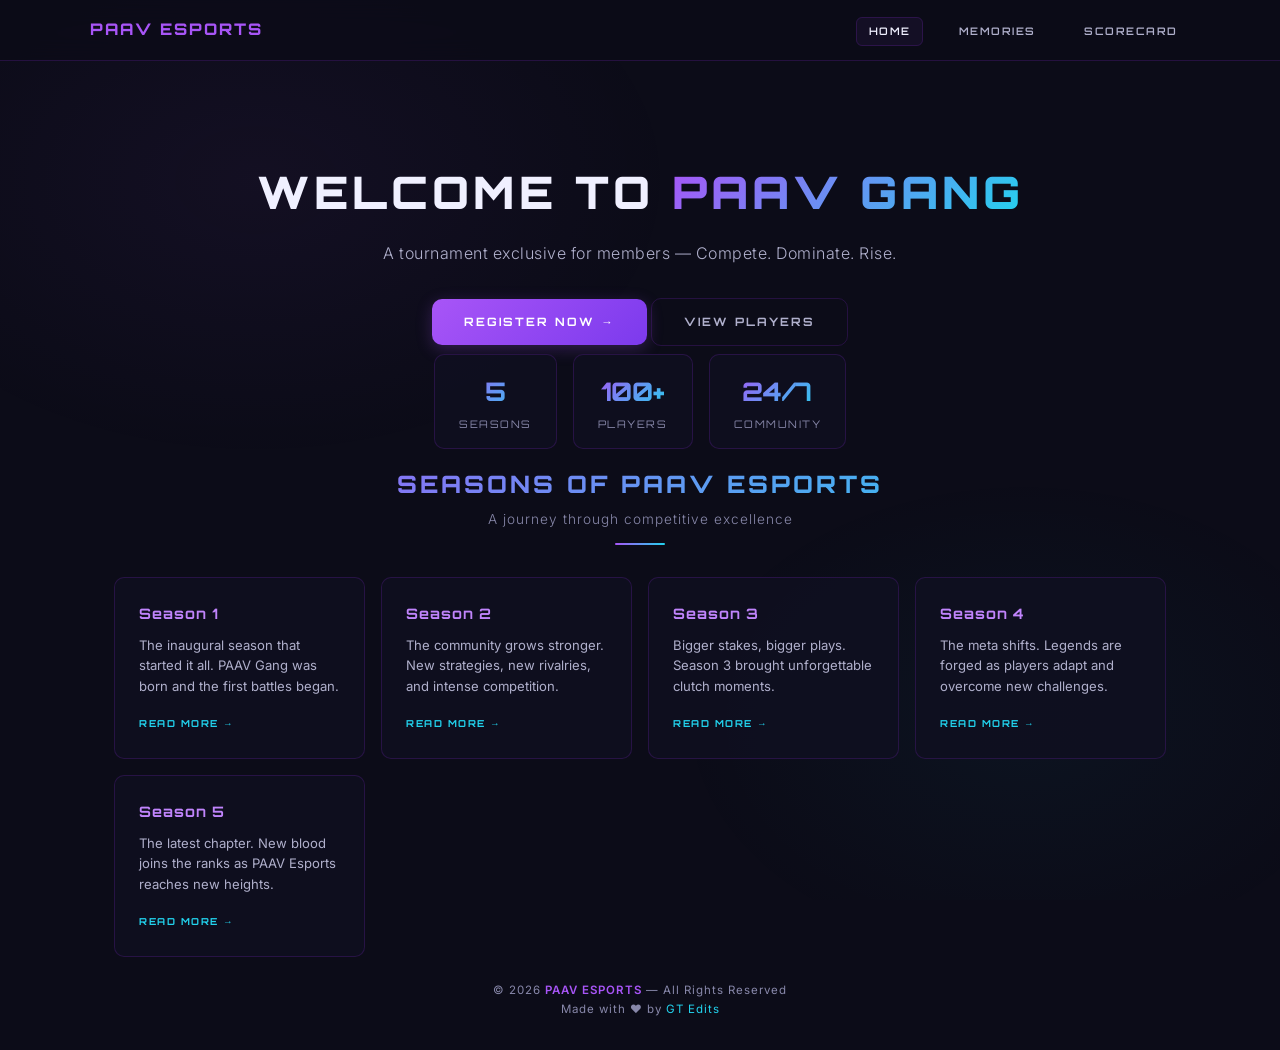
==== commit 6e0092e1: "Added scorecard" ====
--- a/index.html
+++ b/index.html
@@ -21,8 +21,9 @@
             <ul class="navbar-links">
                 <li><a href="index.html" class="active">Home</a></li>
                 <li><a href="memories.html">Memories</a></li>
-                <li><a href="register.html">Register</a></li>
-                <li><a href="players.html">Players</a></li>
+                <li><a href="Score/scorecard.html">ScoreCard</a></li>
+                <!-- <li><a href="register.html">Register</a></li>
+                <li><a href="players.html">Players</a></li> -->
             </ul>
         </div>
     </nav>
--- a/CSS/paav.css
+++ b/CSS/paav.css
@@ -346,7 +346,7 @@
   gap: 1rem;
   justify-content: center;
   flex-wrap: wrap;
-  margin: 2.5rem 0 1rem;
+  margin: -2.5rem 0 1rem;
 }
 .quick-stat {
   text-align: center;
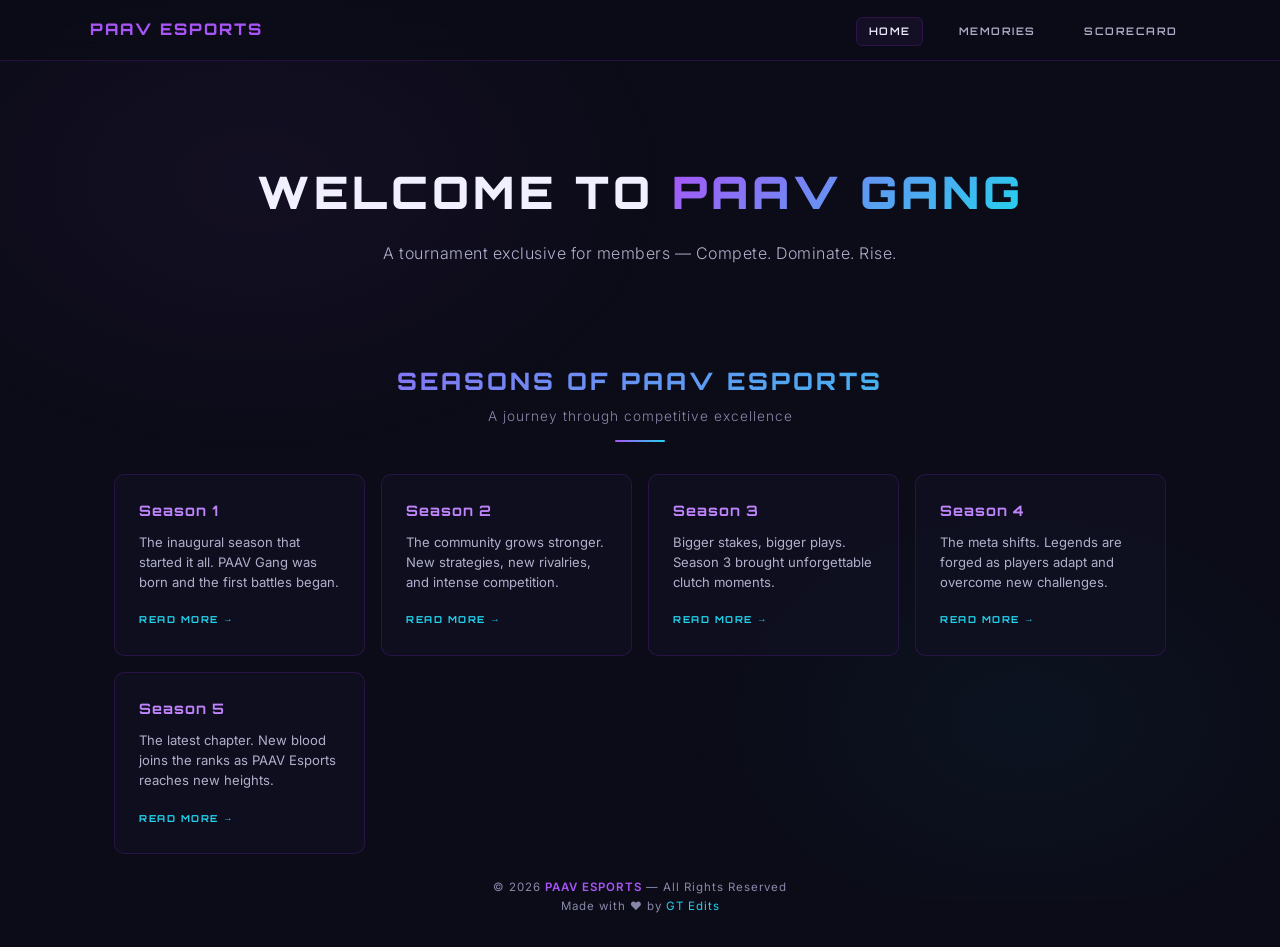
==== commit c3294018: "Changed Navbar details" ====
--- a/index.html
+++ b/index.html
@@ -22,8 +22,6 @@
                 <li><a href="index.html" class="active">Home</a></li>
                 <li><a href="memories.html">Memories</a></li>
                 <li><a href="Score/scorecard.html">ScoreCard</a></li>
-                <!-- <li><a href="register.html">Register</a></li>
-                <li><a href="players.html">Players</a></li> -->
             </ul>
         </div>
     </nav>
@@ -35,27 +33,7 @@
         <section class="hero">
             <h1>WELCOME TO <span class="highlight">PAAV GANG</span></h1>
             <p class="tagline">A tournament exclusive for members — Compete. Dominate. Rise.</p>
-            <div class="hero-actions">
-                <a href="register.html" class="btn btn-primary">Register Now →</a>
-                <a href="players.html" class="btn btn-outline">View Players</a>
-            </div>
         </section>
-
-        <!-- Quick Stats -->
-        <div class="quick-stats">
-            <div class="quick-stat">
-                <div class="stat-value">5</div>
-                <div class="stat-name">Seasons</div>
-            </div>
-            <div class="quick-stat">
-                <div class="stat-value">100+</div>
-                <div class="stat-name">Players</div>
-            </div>
-            <div class="quick-stat">
-                <div class="stat-value">24/7</div>
-                <div class="stat-name">Community</div>
-            </div>
-        </div>
 
         <!-- Seasons Section -->
         <section class="seasons-section">
